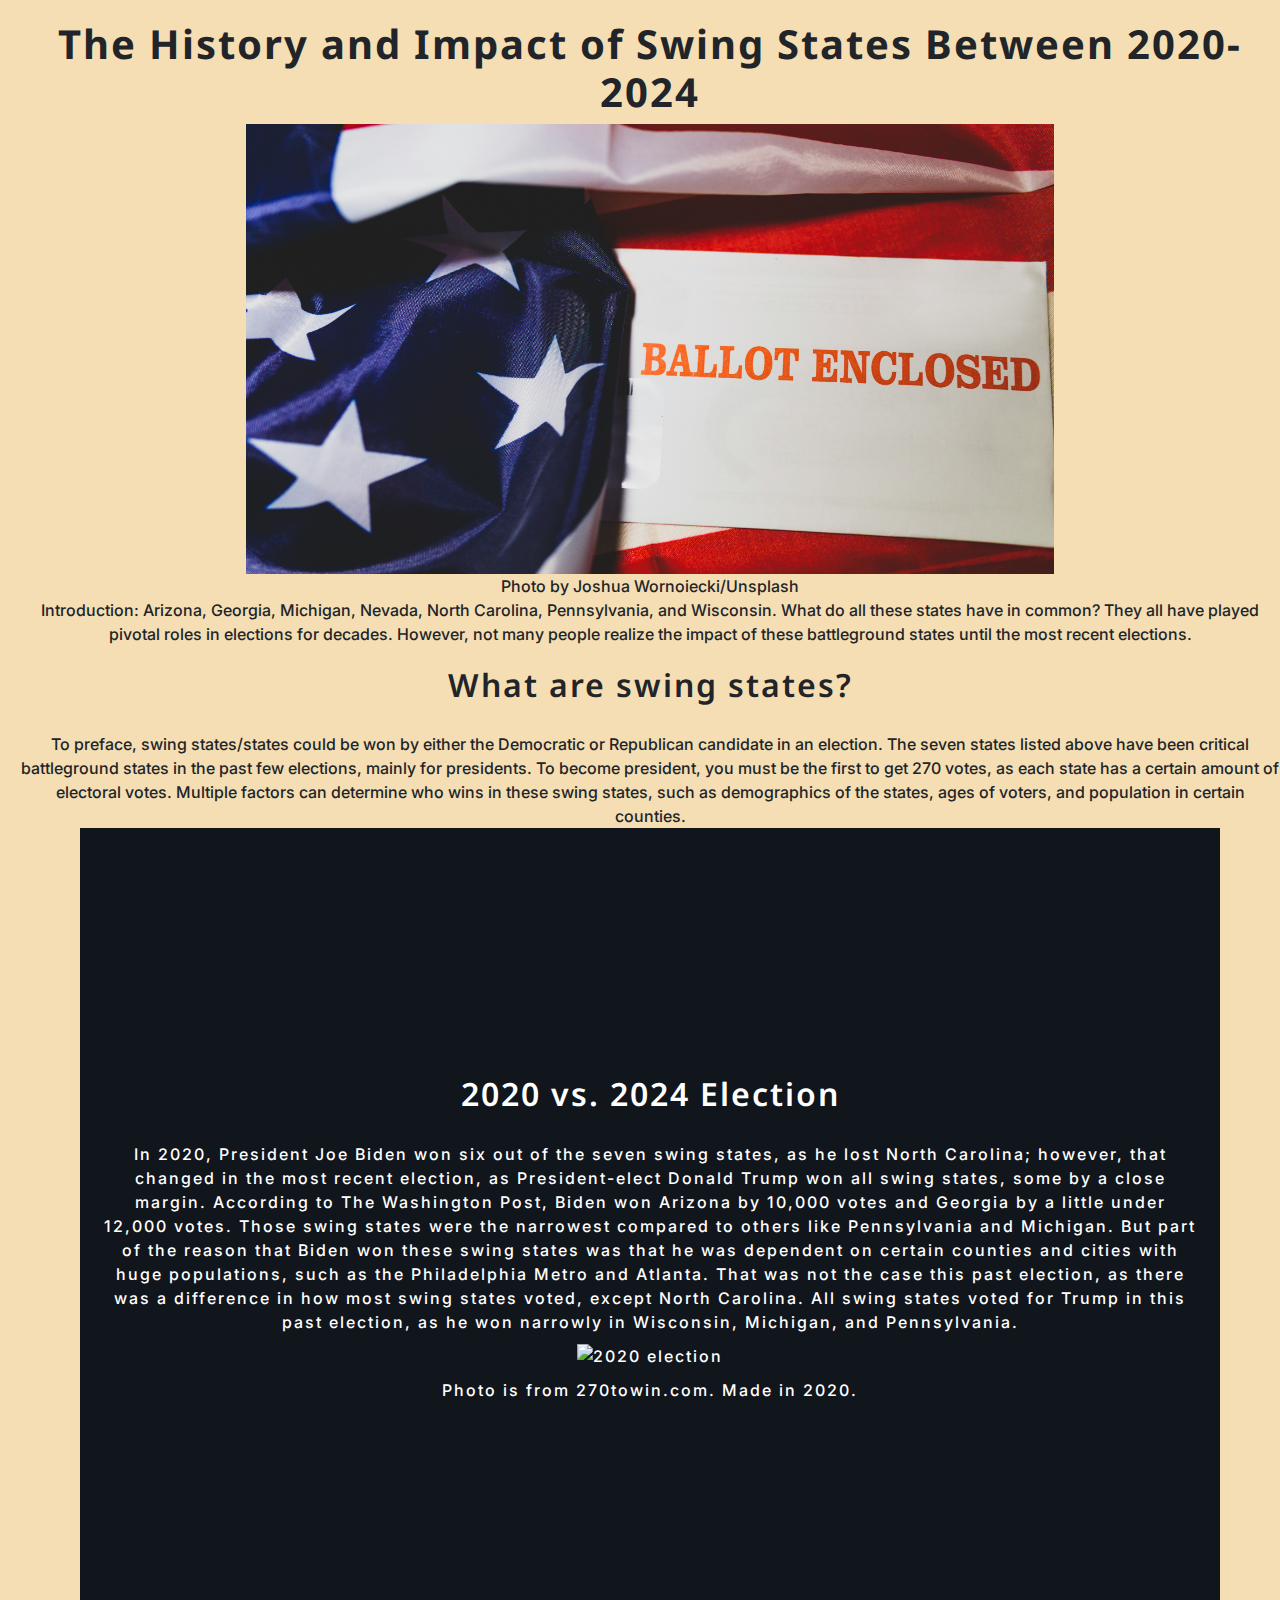
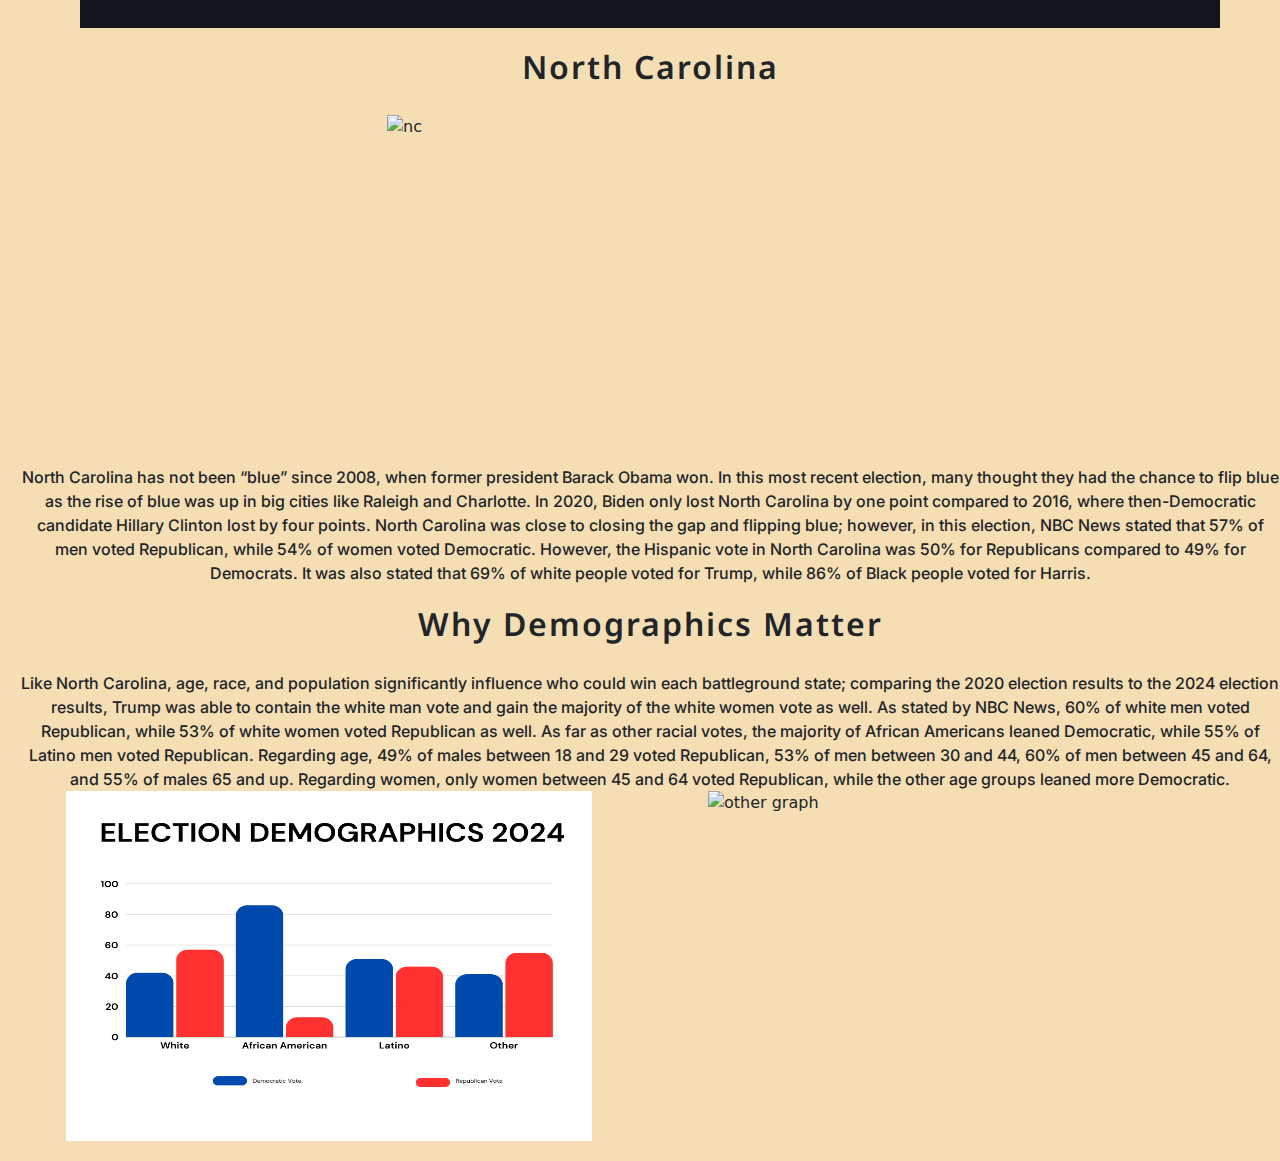
==== Final Project/index.html @ c0ab3059 "final" ====
<!DOCTYPE html>
<html lang="en">

<head>
    <meta charset="UTF-8">
    <meta name="viewport" content="width=device-width, initial-scale=1.0">
    <title>Final Project</title>
    <link href="https://cdn.jsdelivr.net/npm/bootstrap@5.3.3/dist/css/bootstrap.min.css" rel="stylesheet"
        integrity="sha384-QWTKZyjpPEjISv5WaRU9OFeRpok6YctnYmDr5pNlyT2bRjXh0JMhjY6hW+ALEwIH" crossorigin="anonymous">
    <link rel="stylesheet" href="css/style.css">

    <script src="https://cdn.jsdelivr.net/npm/@popperjs/core@2.11.8/dist/umd/popper.min.js"
        integrity="sha384-I7E8VVD/ismYTF4hNIPjVp/Zjvgyol6VFvRkX/vR+Vc4jQkC+hVqc2pM8ODewa9r"
        crossorigin="anonymous"></script>
    <script src="https://cdn.jsdelivr.net/npm/bootstrap@5.3.3/dist/js/bootstrap.min.js"
        integrity="sha384-0pUGZvbkm6XF6gxjEnlmuGrJXVbNuzT9qBBavbLwCsOGabYfZo0T0to5eqruptLy"
        crossorigin="anonymous"></script>
    <link rel="preconnect" href="https://fonts.googleapis.com">
    <link rel="preconnect" href="https://fonts.gstatic.com" crossorigin>
    <link
        href="https://fonts.googleapis.com/css2?family=Amatic+SC:wght@400;700&family=Figtree:ital,wght@0,300..900;1,300..900&family=Inter:ital,opsz,wght@0,14..32,100..900;1,14..32,100..900&family=Noto+Sans:ital,wght@0,100..900;1,100..900&family=Poppins:ital,wght@0,100;0,200;0,300;0,400;0,500;0,600;0,700;0,800;0,900;1,100;1,200;1,300;1,400;1,500;1,600;1,700;1,800;1,900&family=Prompt:ital,wght@0,100;0,200;0,300;0,400;0,500;0,600;0,700;0,800;0,900;1,100;1,200;1,300;1,400;1,500;1,600;1,700;1,800;1,900&display=swap"
        rel="stylesheet">
    <link rel="preconnect" href="https://fonts.googleapis.com">
    <link rel="preconnect" href="https://fonts.gstatic.com" crossorigin>
    <link
        href="https://fonts.googleapis.com/css2?family=Amatic+SC:wght@400;700&family=Figtree:ital,wght@0,300..900;1,300..900&family=Inter:ital,opsz,wght@0,14..32,100..900;1,14..32,100..900&family=Noto+Sans:ital,wght@0,100..900;1,100..900&family=Poppins:ital,wght@0,100;0,200;0,300;0,400;0,500;0,600;0,700;0,800;0,900;1,100;1,200;1,300;1,400;1,500;1,600;1,700;1,800;1,900&family=Prompt:ital,wght@0,100;0,200;0,300;0,400;0,500;0,600;0,700;0,800;0,900;1,100;1,200;1,300;1,400;1,500;1,600;1,700;1,800;1,900&display=swap"
        rel="stylesheet">

</head>

<body>
    <div class="row justify-content-center align-items-center">
        <div class="col-md-12">
            <h1>The History and Impact of Swing States Between 2020-2024</h1>
        </div>
        <div class="col-md-8 row justify-content-center align-items-center">
            <img src="images/joshua-woroniecki-nSbsfmvURt8-unsplash.jpg" alt="vote" class="img-fluid-one">
            <p>Photo by Joshua Wornoiecki/Unsplash</p>
        </div>
    </div>


    <div class="row justify-content-center align-items-center">
        <p>Introduction: Arizona, Georgia, Michigan, Nevada, North Carolina, Pennsylvania, and Wisconsin. What do
            all these states have in common? They all have played pivotal roles in elections for decades. However, not
            many people realize the impact of these battleground states until the most recent elections. 
        </p>
    </div>

    <div class="row justify-content-center align-items-center">
        <h2>What are swing states?</h2>
        <p>To preface, swing states/states could be won by either the Democratic or Republican candidate in an election.
            The seven states listed above have been critical battleground states in the past few elections, mainly for
            presidents. To become president, you must be the first to get 270 votes, as each state has a certain amount
            of electoral votes. Multiple factors can determine who wins in these swing states, such as demographics of
            the states, ages of voters, and population in certain counties. </p>
    </div>

    <section class="container middle">
        <div class="row justify-content-between align-items-center text-white">
            <div class="row-md-12">
                <h2>2020 vs. 2024 Election</h2>
                <li-p>In 2020, President Joe Biden won six out of the seven swing states, as he lost North Carolina;
                    however,
                    that changed in the most recent election, as President-elect Donald Trump won all swing states, some
                    by a close
                    margin.</li-p>

                <li-p>According to The Washington Post, Biden won Arizona by 10,000 votes and Georgia by a little under
                    12,000
                    votes. Those swing states were the narrowest compared to others like Pennsylvania and Michigan. But
                    part
                    of the reason that Biden won these swing states was that he was dependent on certain counties and
                    cities
                    with huge populations, such as the Philadelphia Metro and Atlanta.</li-p>

                <li-p>That was not the case this past election, as there
                    was a difference in how most swing states voted, except North Carolina. All swing states voted for
                    Trump in this past election, as he won narrowly in Wisconsin, Michigan, and Pennsylvania.</li-p>
                <div>
                    <img src="images/eld.png" alt="2020 election" class="img-fluid-last">
                </div>
                <div>
                    <li-p>Photo is from 270towin.com. Made in 2020.</li-p>
                </div>
            </div>
        </div>
    </section>
    <div class="row justify-content-center align-items-center">
        <h2>North Carolina</h2>
        <img src="images/Screenshot 2024-12-04 at 11.48.09 PM.png" alt="nc" class="img-fluid">
        <p>North Carolina has not been “blue” since 2008, when former president Barack Obama won. In this most recent
            election, many thought they had the chance to flip blue as the rise of blue was up in big cities like
            Raleigh and Charlotte. In 2020, Biden only lost North Carolina by one point compared to 2016, where
            then-Democratic candidate Hillary Clinton lost by four points. North Carolina was close to closing the gap
            and flipping blue; however, in this election, NBC News stated that 57% of men voted Republican, while 54% of
            women voted Democratic. However, the Hispanic vote in North Carolina was 50% for Republicans compared to 49%
            for Democrats. It was also stated that 69% of white people voted for Trump, while 86% of Black people voted
            for Harris. </p>
    </div>
    <div class="row justify-content-center align-items-center">
        <h2>Why Demographics Matter</h2>
        <p>Like North Carolina, age, race, and population significantly influence who could win each battleground state;
            comparing the 2020 election results to the 2024 election results, Trump was able to contain the white man
            vote and gain the majority of the white women vote as well. As stated by NBC News, 60% of white men voted
            Republican, while 53% of white women voted Republican as well. As far as other racial votes, the majority of
            African Americans leaned Democratic, while 55% of Latino men voted Republican. Regarding age, 49% of males
            between 18 and 29 voted Republican, 53% of men between 30 and 44, 60% of men between 45 and 64, and 55% of
            males 65 and up. Regarding women, only women between 45 and 64 voted Republican, while the other age groups
            leaned more Democratic. </p>
        <img src="images/Graphic One.png" alt="Demographic" class="img-fluid">
        <img src="images/Blue and White Weekly House Expenses Chart Graph.png" alt="other graph" class="img-fluid">
    </div>


</body>

</html>
---- Final Project/css/style.css ----
@import url('https://fonts.googleapis.com/css2?family=Amatic+SC:wght@400;700&family=Figtree:ital,wght@0,300..900;1,300..900&family=Noto+Sans:ital,wght@0,100..900;1,100..900&family=Poppins:ital,wght@0,100;0,200;0,300;0,400;0,500;0,600;0,700;0,800;0,900;1,100;1,200;1,300;1,400;1,500;1,600;1,700;1,800;1,900&family=Prompt:ital,wght@0,100;0,200;0,300;0,400;0,500;0,600;0,700;0,800;0,900;1,100;1,200;1,300;1,400;1,500;1,600;1,700;1,800;1,900&display=swap');
@import url('https://fonts.googleapis.com/css2?family=Amatic+SC:wght@400;700&family=Figtree:ital,wght@0,300..900;1,300..900&family=Inter:ital,opsz,wght@0,14..32,100..900;1,14..32,100..900&family=Noto+Sans:ital,wght@0,100..900;1,100..900&family=Poppins:ital,wght@0,100;0,200;0,300;0,400;0,500;0,600;0,700;0,800;0,900;1,100;1,200;1,300;1,400;1,500;1,600;1,700;1,800;1,900&family=Prompt:ital,wght@0,100;0,200;0,300;0,400;0,500;0,600;0,700;0,800;0,900;1,100;1,200;1,300;1,400;1,500;1,600;1,700;1,800;1,900&display=swap');

body {
    background-color:wheat;
    margin-top: 20px;
    margin-left: 20px;
    margin-bottom: 20px;
}

.img-fluid-one{
    margin-bottom: 50px;
    margin-top: 50px;
    margin: 0 auto;
    display: block;
    width: 850px;
    height: 450px;
}

.img-fluid{
    margin-bottom: 50px;
    margin-top: 50px;
    margin: 0 auto;
    display: block;
    width: 550px;
    height: 350px;


}
.container {
    font-family: 'Inter';
    display: flex;
    text-align: center;
    letter-spacing: 2px;
    font-weight: 500;
    width: 100%;
    padding: 20px;
}

h1 {
    font-family:'Noto Sans';
    text-align: center;
    letter-spacing: 2px;
    font-weight: 700;
}


h2 {
    font-family: 'Noto Sans';
    text-align: center;
    letter-spacing: 2px;
    width: 100%;
    padding: 20px;
    font-weight: 600;

}

p {
    text-align: center;
    font-family:'Inter';
    margin-bottom: 20px;
    width: 50%;
    margin: 0 auto;
    margin-top: 20px;
    margin-left: 20px;
    margin-right: 20px;
    font-weight: 500;
} 

section {
    width: 2000px;
    height: 800px;
    background-color: #11151C;
}

.li-p {
    font-size: 100px;
    text-align: center;
    padding-left: 50px;
    align-items: center;
    font-family: 'Inter';
}
.img-fluid-last{
    width: 600px;
    height: 450px;
    text-align: justify;
    margin: auto;
    margin-top: 10px;
    margin-bottom: 10px;
}

.p-lit{
    font-size: 50px;
    font-family: 'Inter';
    text-align: center;

}
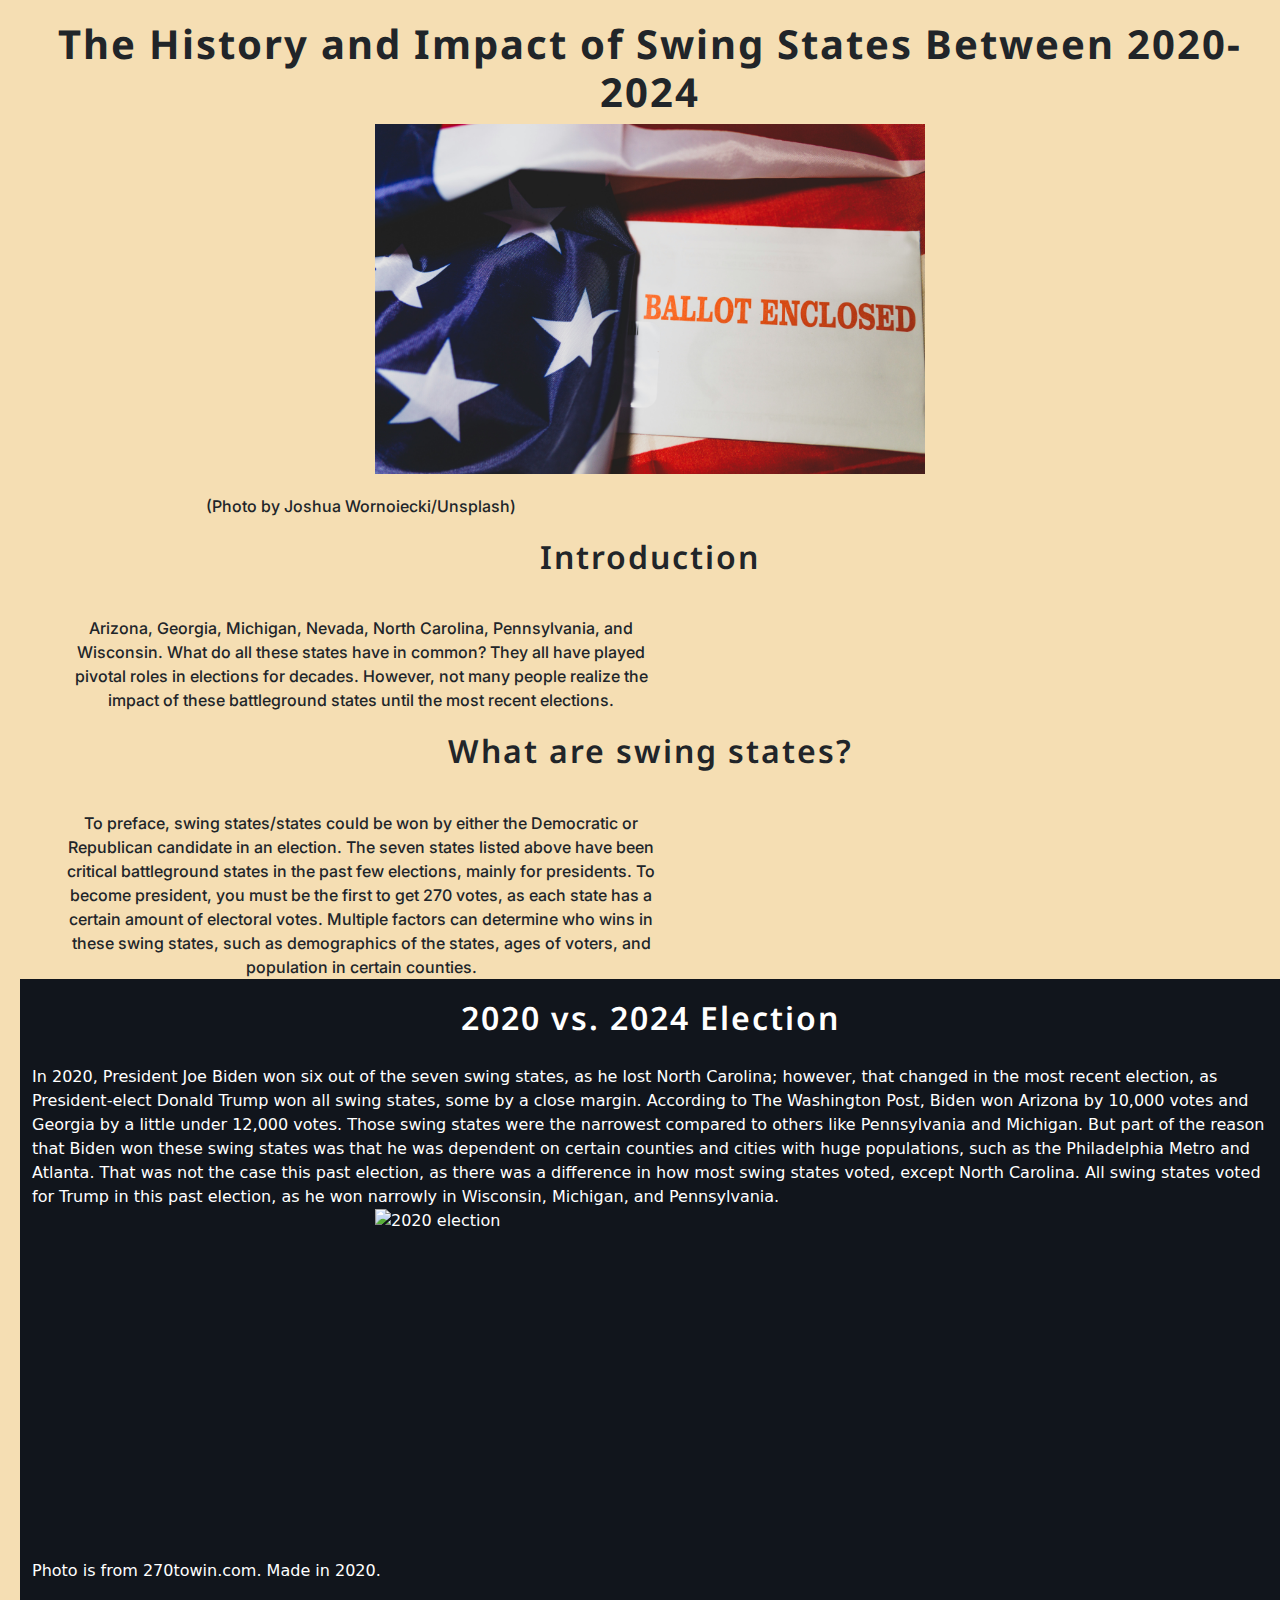
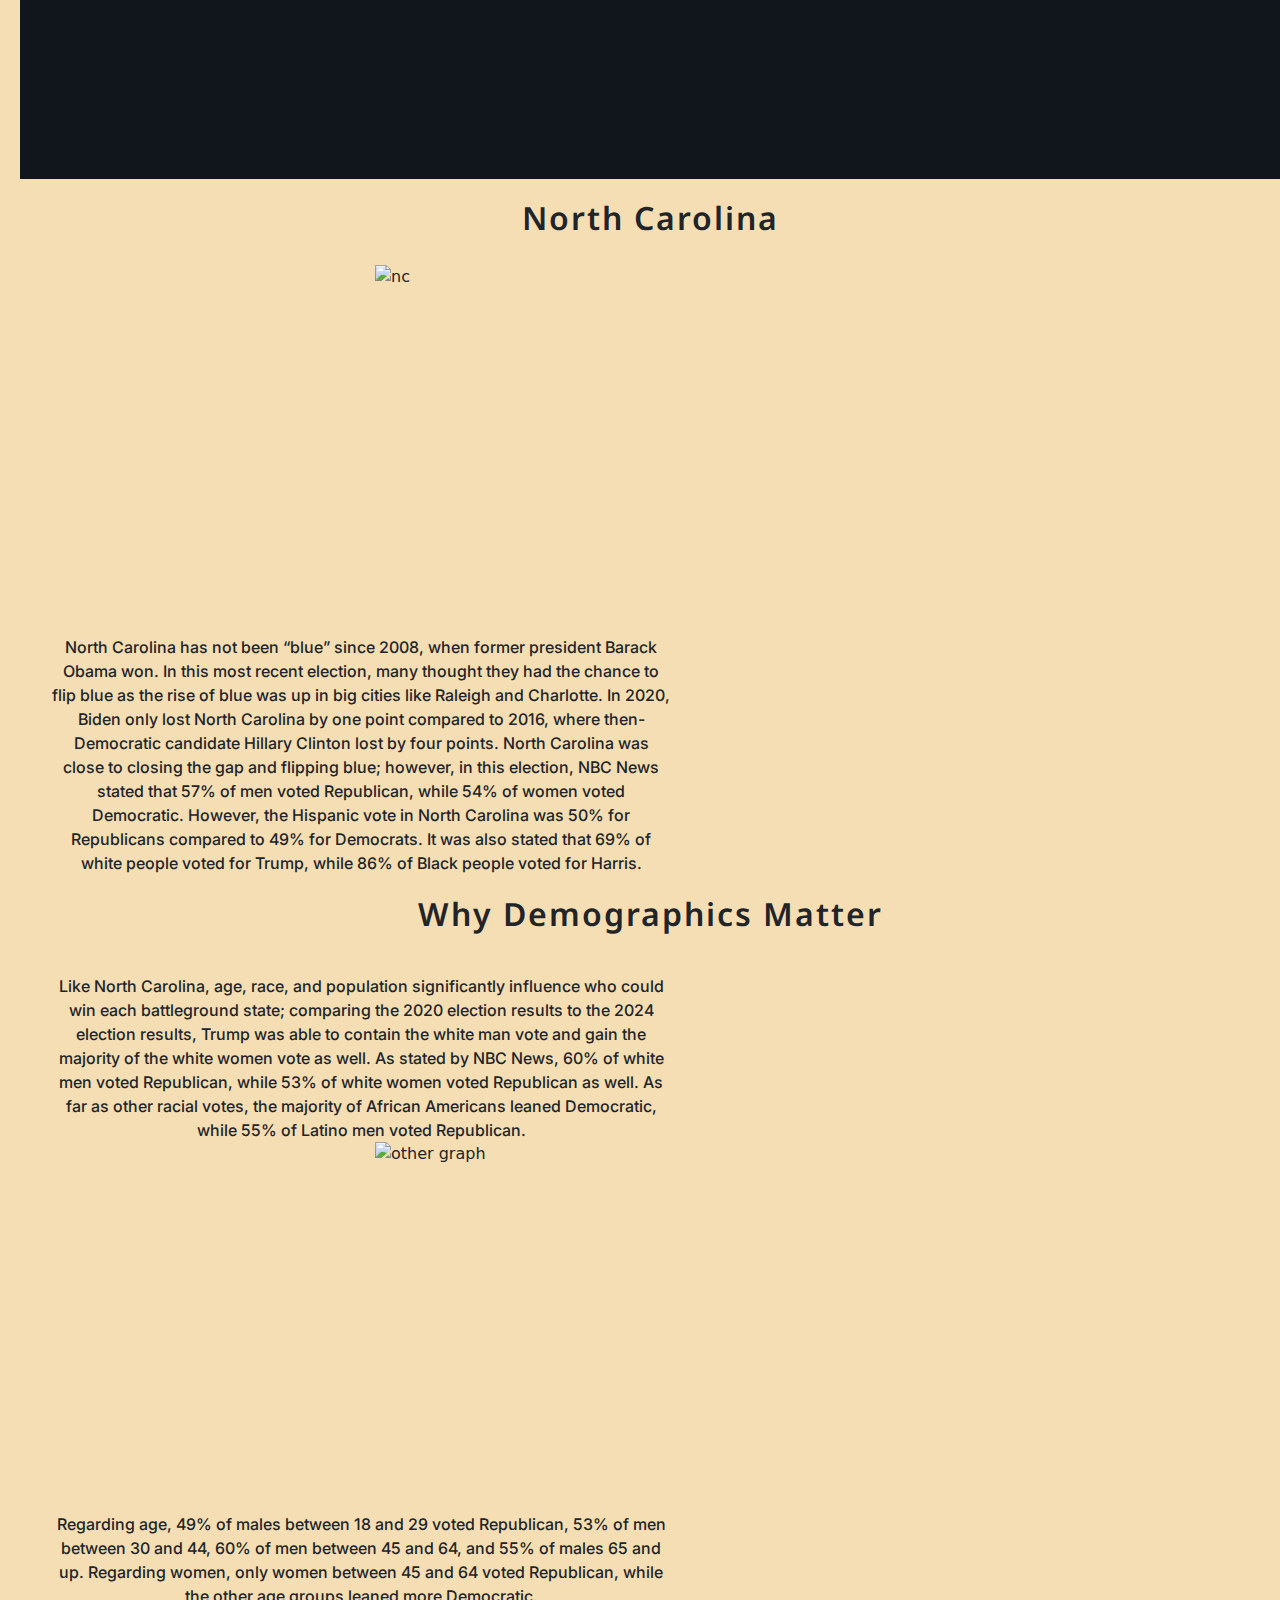
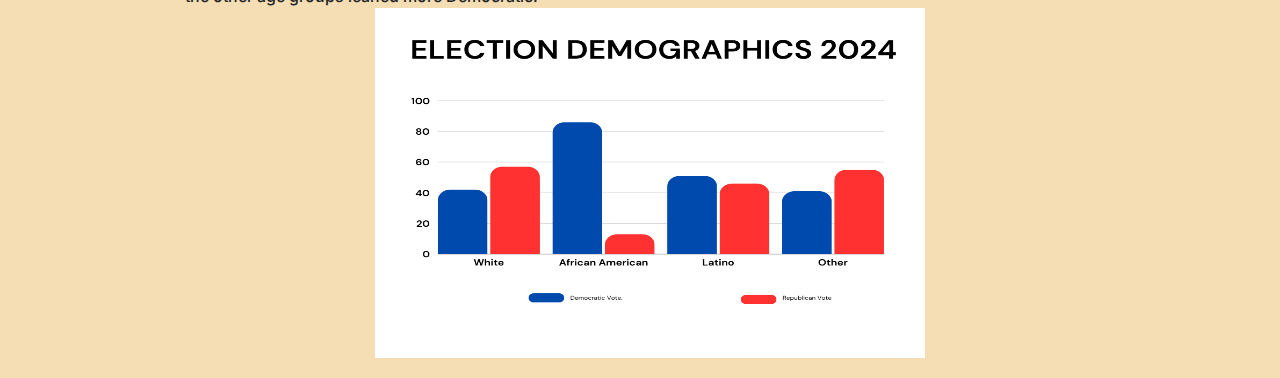
==== commit 7a498917: "Add files via upload" ====
--- a/Final Project/index.html
+++ b/Final Project/index.html
@@ -29,25 +29,26 @@
 </head>
 
 <body>
-    <div class="row justify-content-center align-items-center">
+    <div class="container-fluid">
         <div class="col-md-12">
             <h1>The History and Impact of Swing States Between 2020-2024</h1>
         </div>
-        <div class="col-md-8 row justify-content-center align-items-center">
-            <img src="images/joshua-woroniecki-nSbsfmvURt8-unsplash.jpg" alt="vote" class="img-fluid-one">
-            <p>Photo by Joshua Wornoiecki/Unsplash</p>
-        </div>
+    </div>
+    <div>
+        <img src="images/joshua-woroniecki-nSbsfmvURt8-unsplash.jpg" alt="vote" class="img-fluid">
     </div>
 
 
-    <div class="row justify-content-center align-items-center">
-        <p>Introduction: Arizona, Georgia, Michigan, Nevada, North Carolina, Pennsylvania, and Wisconsin. What do
+    <div class="container-fluid">
+        <p>(Photo by Joshua Wornoiecki/Unsplash)</p>
+        <h2>Introduction</h2>
+        <p> Arizona, Georgia, Michigan, Nevada, North Carolina, Pennsylvania, and Wisconsin. What do
             all these states have in common? They all have played pivotal roles in elections for decades. However, not
-            many people realize the impact of these battleground states until the most recent elections. 
+            many people realize the impact of these battleground states until the most recent elections.
         </p>
     </div>
 
-    <div class="row justify-content-center align-items-center">
+    <div class="container-fluid">
         <h2>What are swing states?</h2>
         <p>To preface, swing states/states could be won by either the Democratic or Republican candidate in an election.
             The seven states listed above have been critical battleground states in the past few elections, mainly for
@@ -56,16 +57,14 @@
             the states, ages of voters, and population in certain counties. </p>
     </div>
 
-    <section class="container middle">
-        <div class="row justify-content-between align-items-center text-white">
-            <div class="row-md-12">
+    <section class="container-fluid">
+        <div class="text-white">
+            <div class="row-md-8">
                 <h2>2020 vs. 2024 Election</h2>
                 <li-p>In 2020, President Joe Biden won six out of the seven swing states, as he lost North Carolina;
-                    however,
-                    that changed in the most recent election, as President-elect Donald Trump won all swing states, some
-                    by a close
+                    however, that changed in the most recent election, as President-elect Donald Trump won all swing
+                    states, some by a close
                     margin.</li-p>
-
                 <li-p>According to The Washington Post, Biden won Arizona by 10,000 votes and Georgia by a little under
                     12,000
                     votes. Those swing states were the narrowest compared to others like Pennsylvania and Michigan. But
@@ -77,8 +76,8 @@
                 <li-p>That was not the case this past election, as there
                     was a difference in how most swing states voted, except North Carolina. All swing states voted for
                     Trump in this past election, as he won narrowly in Wisconsin, Michigan, and Pennsylvania.</li-p>
-                <div>
-                    <img src="images/eld.png" alt="2020 election" class="img-fluid-last">
+                <div class="container-fluid">
+                    <img src="images/eld.png" alt="2020 election" class="img-fluid">
                 </div>
                 <div>
                     <li-p>Photo is from 270towin.com. Made in 2020.</li-p>
@@ -86,7 +85,7 @@
             </div>
         </div>
     </section>
-    <div class="row justify-content-center align-items-center">
+    <div class="container-fluid">
         <h2>North Carolina</h2>
         <img src="images/Screenshot 2024-12-04 at 11.48.09 PM.png" alt="nc" class="img-fluid">
         <p>North Carolina has not been “blue” since 2008, when former president Barack Obama won. In this most recent
@@ -98,18 +97,21 @@
             for Democrats. It was also stated that 69% of white people voted for Trump, while 86% of Black people voted
             for Harris. </p>
     </div>
-    <div class="row justify-content-center align-items-center">
+    <div class="container-fluid">
         <h2>Why Demographics Matter</h2>
         <p>Like North Carolina, age, race, and population significantly influence who could win each battleground state;
             comparing the 2020 election results to the 2024 election results, Trump was able to contain the white man
             vote and gain the majority of the white women vote as well. As stated by NBC News, 60% of white men voted
             Republican, while 53% of white women voted Republican as well. As far as other racial votes, the majority of
-            African Americans leaned Democratic, while 55% of Latino men voted Republican. Regarding age, 49% of males
+            African Americans leaned Democratic, while 55% of Latino men voted Republican.</p>
+        <img src="images/Blue and White Weekly House Expenses Chart Graph.png" alt="other graph" class="img-fluid">
+    </div>
+    <div class="container-fluid">
+        <p>Regarding age, 49% of males
             between 18 and 29 voted Republican, 53% of men between 30 and 44, 60% of men between 45 and 64, and 55% of
             males 65 and up. Regarding women, only women between 45 and 64 voted Republican, while the other age groups
             leaned more Democratic. </p>
         <img src="images/Graphic One.png" alt="Demographic" class="img-fluid">
-        <img src="images/Blue and White Weekly House Expenses Chart Graph.png" alt="other graph" class="img-fluid">
     </div>
 
 
